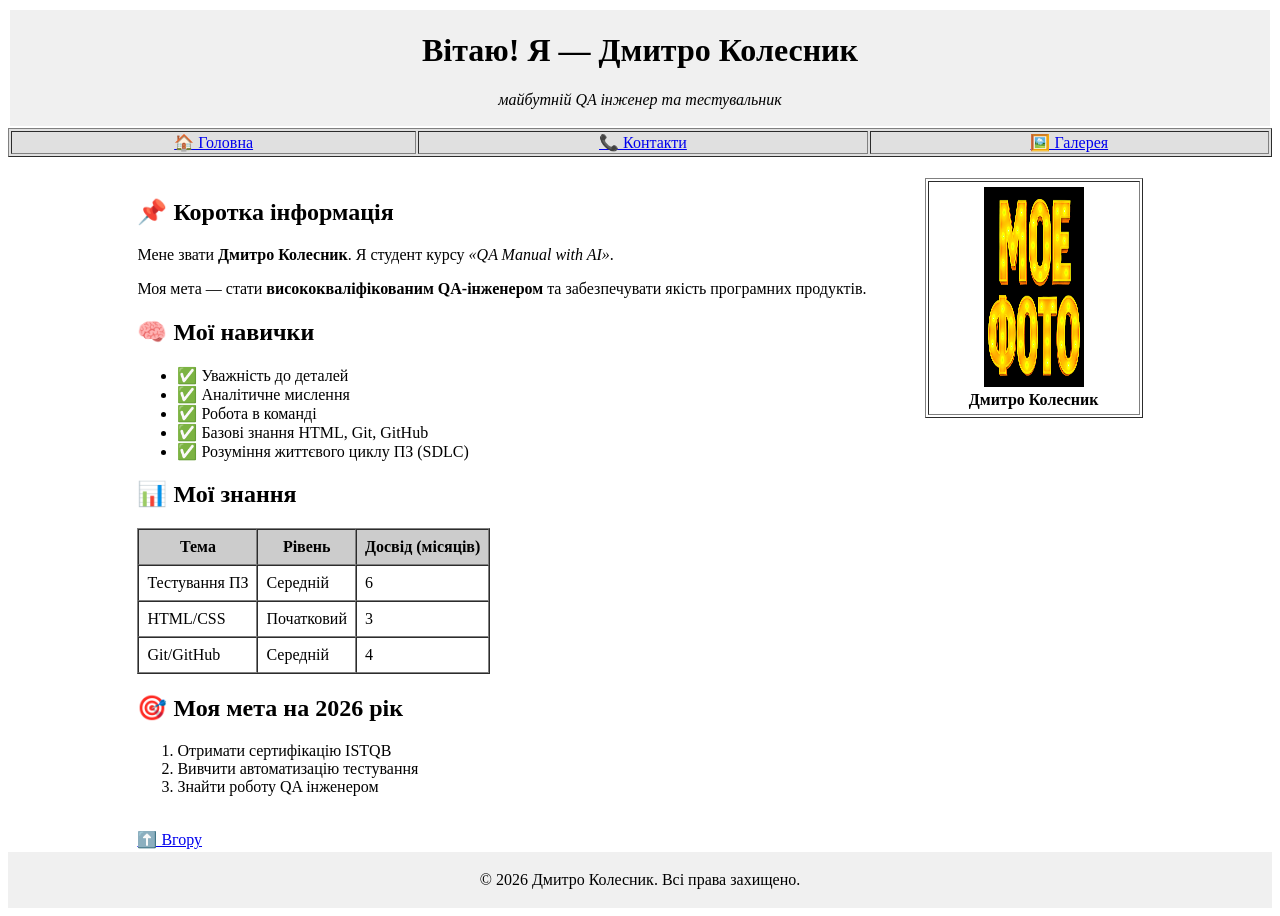
==== index.html @ ab18762d "Додано HTML сторінки та фото" ====
<!DOCTYPE html>
<html lang="uk">
<head>
    <meta charset="UTF-8">
    <title>Про мене - Дмитро Колесник</title>
</head>
<body>

    <!-- Шапка сторінки -->
    <table width="100%" border="0">
        <tr>
            <td align="center" bgcolor="#f0f0f0">
                <h1 id="top">Вітаю! Я — Дмитро Колесник</h1>
                <p><em>майбутній QA інженер та тестувальник</em></p>
            </td>
        </tr>
    </table>

    <!-- Навігація -->
    <table width="100%" border="1" bgcolor="#e0e0e0">
        <tr>
            <td align="center"><a href="index.html">🏠 Головна</a></td>
            <td align="center"><a href="pages/contact.html">📞 Контакти</a></td>
            <td align="center"><a href="pages/gallery.html">🖼️ Галерея</a></td>
        </tr>
    </table>

    <br>

    <!-- Основний вміст -->
    <table width="80%" align="center" border="0">
        <tr>
            <td>
                <!-- Моє фото -->
                <table align="right" border="1" cellpadding="5">
                    <tr>
                        <td align="center">
                            <img src="photo/my-photo.jpg" alt="Моє фото" width="200" height="200">
                            <br><strong>Дмитро Колесник</strong>
                        </td>
                    </tr>
                </table>

                <h2 class="section-title">📌 Коротка інформація</h2>
                <p>Мене звати <strong>Дмитро Колесник</strong>. Я студент курсу <em>«QA Manual with AI»</em>.</p>
                <p>Моя мета — стати <strong>висококваліфікованим QA-інженером</strong> та забезпечувати якість програмних продуктів.</p>

                <h2 class="section-title">🧠 Мої навички</h2>
                <ul id="skills-list">
                    <li>✅ Уважність до деталей</li>
                    <li>✅ Аналітичне мислення</li>
                    <li>✅ Робота в команді</li>
                    <li>✅ Базові знання HTML, Git, GitHub</li>
                    <li>✅ Розуміння життєвого циклу ПЗ (SDLC)</li>
                </ul>

                <h2 class="section-title">📊 Мої знання</h2>
                <table border="1" cellpadding="8" cellspacing="0">
                    <tr bgcolor="#cccccc">
                        <th>Тема</th>
                        <th>Рівень</th>
                        <th>Досвід (місяців)</th>
                    </tr>
                    <tr>
                        <td>Тестування ПЗ</td>
                        <td>Середній</td>
                        <td>6</td>
                    </tr>
                    <tr>
                        <td>HTML/CSS</td>
                        <td>Початковий</td>
                        <td>3</td>
                    </tr>
                    <tr>
                        <td>Git/GitHub</td>
                        <td>Середній</td>
                        <td>4</td>
                    </tr>
                </table>

                <h2 class="section-title">🎯 Моя мета на 2026 рік</h2>
                <ol id="goals-list">
                    <li>Отримати сертифікацію ISTQB</li>
                    <li>Вивчити автоматизацію тестування</li>
                    <li>Знайти роботу QA інженером</li>
                </ol>

                <br>
                <a href="#top">⬆️ Вгору</a>
            </td>
        </tr>
    </table>

    <!-- Підвал -->
    <table width="100%" border="0" bgcolor="#f0f0f0">
        <tr>
            <td align="center">
                <p>&copy; 2026 Дмитро Колесник. Всі права захищено.</p>
            </td>
        </tr>
    </table>

</body>
</html>
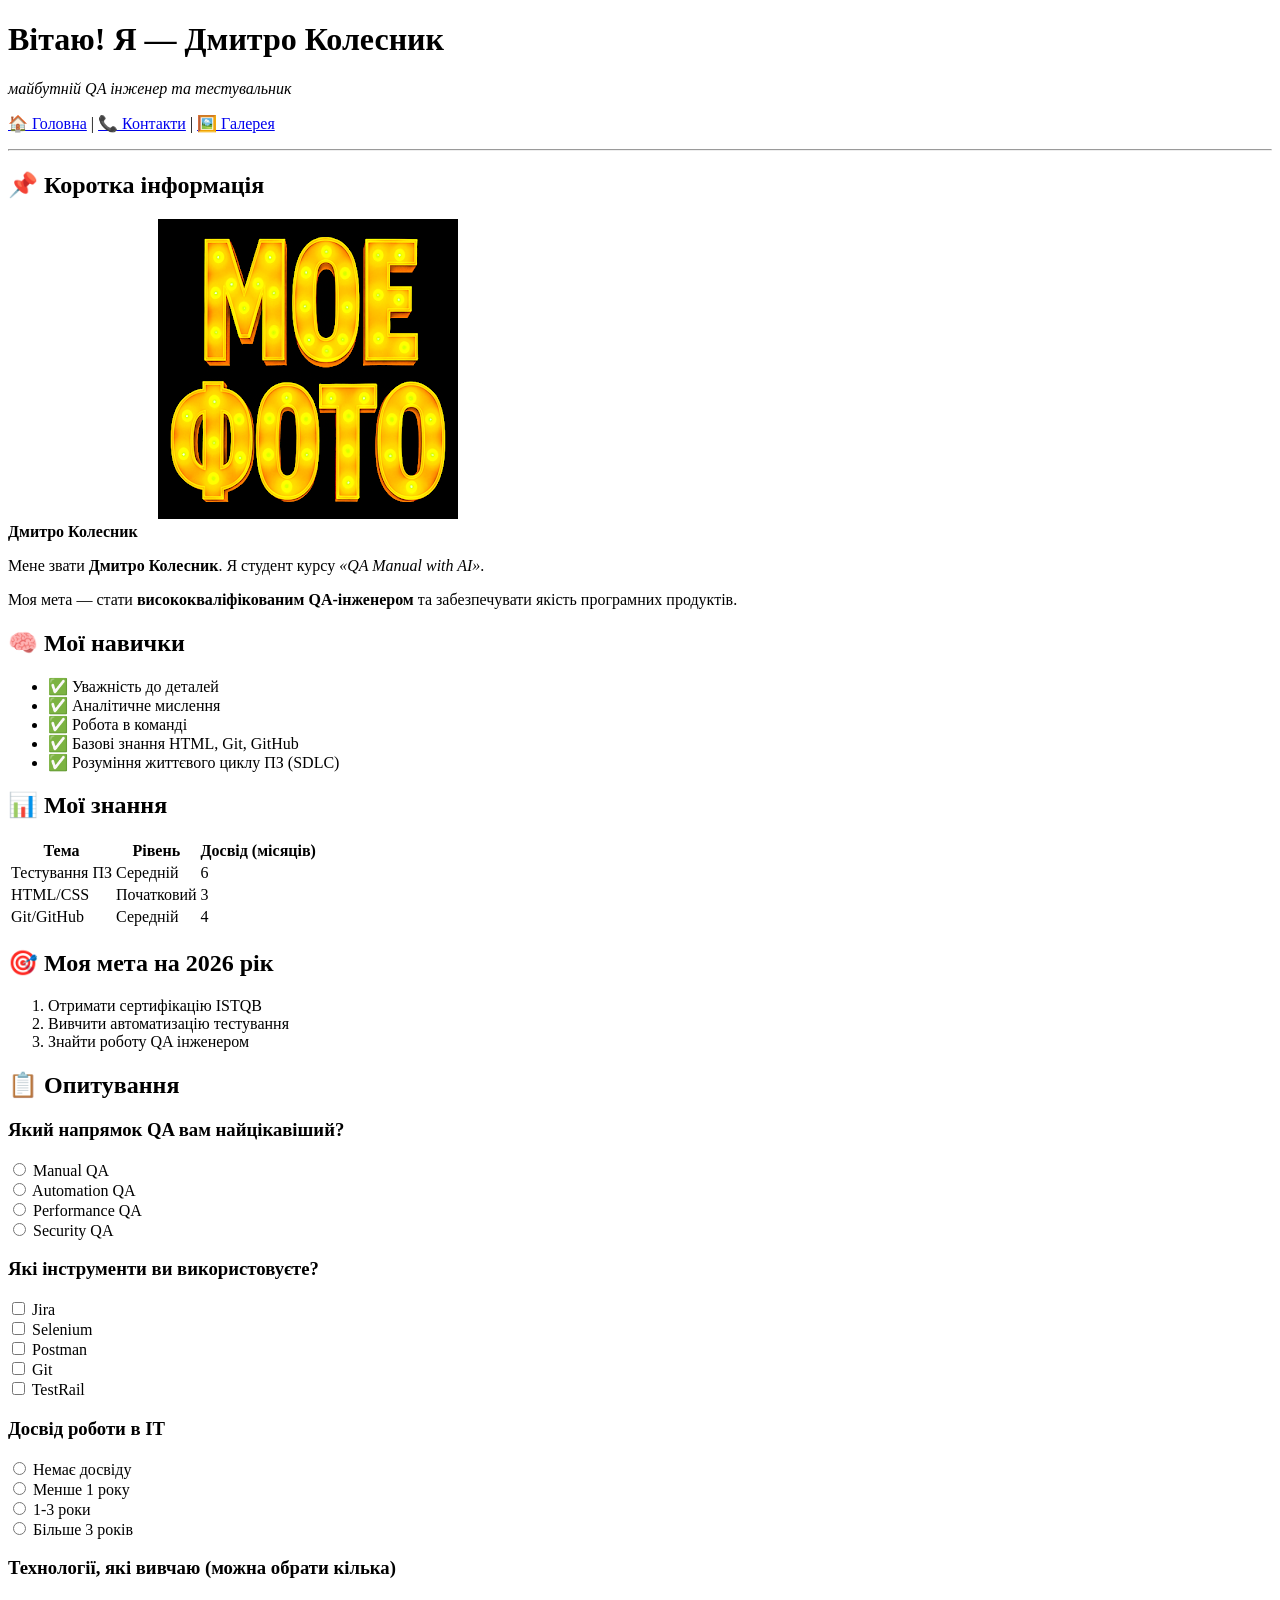
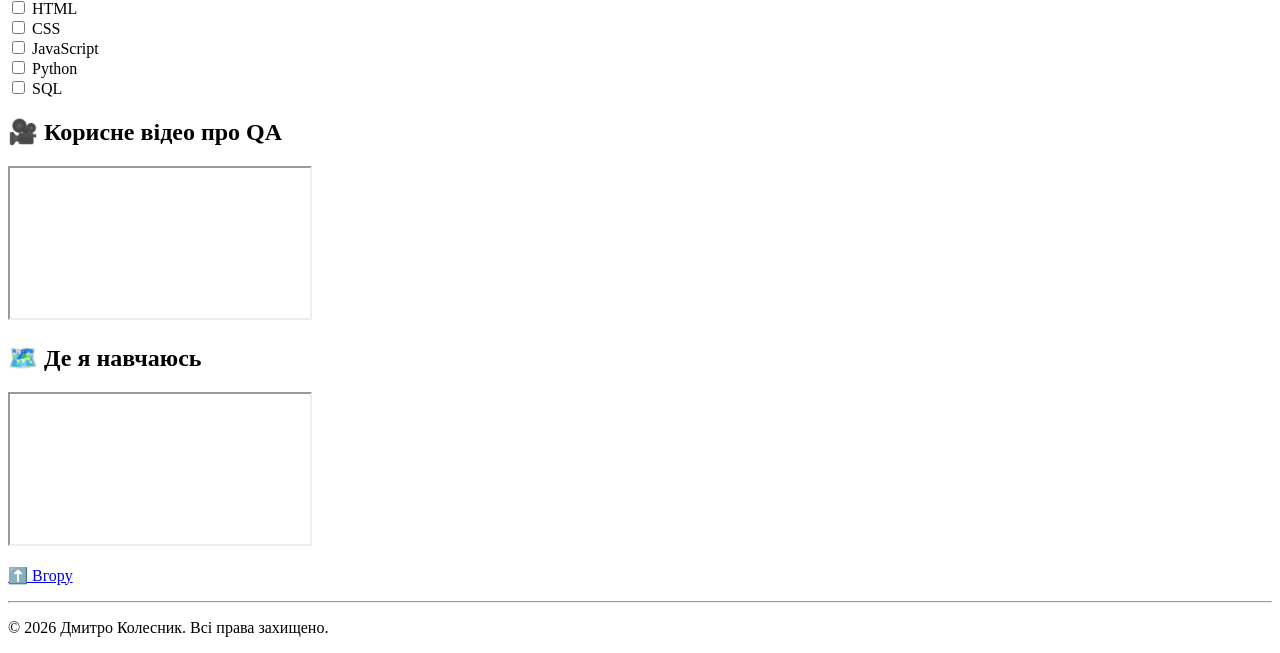
==== commit 8c2d0dee: "Оновлено HTML файли: додано радіокнопки, чекбокси, iframe, карту Дніпра" ====
--- a/index.html
+++ b/index.html
@@ -1,104 +1,117 @@
-<!DOCTYPE html>
-<html lang="uk">
-<head>
-    <meta charset="UTF-8">
-    <title>Про мене - Дмитро Колесник</title>
-</head>
-<body>
-
-    <!-- Шапка сторінки -->
-    <table width="100%" border="0">
-        <tr>
-            <td align="center" bgcolor="#f0f0f0">
-                <h1 id="top">Вітаю! Я — Дмитро Колесник</h1>
-                <p><em>майбутній QA інженер та тестувальник</em></p>
-            </td>
-        </tr>
-    </table>
-
-    <!-- Навігація -->
-    <table width="100%" border="1" bgcolor="#e0e0e0">
-        <tr>
-            <td align="center"><a href="index.html">🏠 Головна</a></td>
-            <td align="center"><a href="pages/contact.html">📞 Контакти</a></td>
-            <td align="center"><a href="pages/gallery.html">🖼️ Галерея</a></td>
-        </tr>
-    </table>
-
-    <br>
-
-    <!-- Основний вміст -->
-    <table width="80%" align="center" border="0">
-        <tr>
-            <td>
-                <!-- Моє фото -->
-                <table align="right" border="1" cellpadding="5">
-                    <tr>
-                        <td align="center">
-                            <img src="photo/my-photo.jpg" alt="Моє фото" width="200" height="200">
-                            <br><strong>Дмитро Колесник</strong>
-                        </td>
-                    </tr>
-                </table>
-
-                <h2 class="section-title">📌 Коротка інформація</h2>
-                <p>Мене звати <strong>Дмитро Колесник</strong>. Я студент курсу <em>«QA Manual with AI»</em>.</p>
-                <p>Моя мета — стати <strong>висококваліфікованим QA-інженером</strong> та забезпечувати якість програмних продуктів.</p>
-
-                <h2 class="section-title">🧠 Мої навички</h2>
-                <ul id="skills-list">
-                    <li>✅ Уважність до деталей</li>
-                    <li>✅ Аналітичне мислення</li>
-                    <li>✅ Робота в команді</li>
-                    <li>✅ Базові знання HTML, Git, GitHub</li>
-                    <li>✅ Розуміння життєвого циклу ПЗ (SDLC)</li>
-                </ul>
-
-                <h2 class="section-title">📊 Мої знання</h2>
-                <table border="1" cellpadding="8" cellspacing="0">
-                    <tr bgcolor="#cccccc">
-                        <th>Тема</th>
-                        <th>Рівень</th>
-                        <th>Досвід (місяців)</th>
-                    </tr>
-                    <tr>
-                        <td>Тестування ПЗ</td>
-                        <td>Середній</td>
-                        <td>6</td>
-                    </tr>
-                    <tr>
-                        <td>HTML/CSS</td>
-                        <td>Початковий</td>
-                        <td>3</td>
-                    </tr>
-                    <tr>
-                        <td>Git/GitHub</td>
-                        <td>Середній</td>
-                        <td>4</td>
-                    </tr>
-                </table>
-
-                <h2 class="section-title">🎯 Моя мета на 2026 рік</h2>
-                <ol id="goals-list">
-                    <li>Отримати сертифікацію ISTQB</li>
-                    <li>Вивчити автоматизацію тестування</li>
-                    <li>Знайти роботу QA інженером</li>
-                </ol>
-
-                <br>
-                <a href="#top">⬆️ Вгору</a>
-            </td>
-        </tr>
-    </table>
-
-    <!-- Підвал -->
-    <table width="100%" border="0" bgcolor="#f0f0f0">
-        <tr>
-            <td align="center">
-                <p>&copy; 2026 Дмитро Колесник. Всі права захищено.</p>
-            </td>
-        </tr>
-    </table>
-
-</body>
-</html>
+<!DOCTYPE html>+<html lang="uk">+<head>+    <meta charset="UTF-8">+    <title>Про мене - Дмитро Колесник</title>+</head>+<body>++    <h1>Вітаю! Я — Дмитро Колесник</h1>+    <p><em>майбутній QA інженер та тестувальник</em></p>++    <p>+        <a href="index.html">🏠 Головна</a> |+        <a href="pages/contact.html">📞 Контакти</a> |+        <a href="pages/gallery.html">🖼️ Галерея</a>+    </p>++    <hr>++    <h2>📌 Коротка інформація</h2>+    <p>+        <img src="photo/my-photo.jpg" alt="Моє фото">+        <br><strong>Дмитро Колесник</strong>+    </p>+    <p>Мене звати <strong>Дмитро Колесник</strong>. Я студент курсу <em>«QA Manual with AI»</em>.</p>+    <p>Моя мета — стати <strong>висококваліфікованим QA-інженером</strong> та забезпечувати якість програмних продуктів.</p>++    <h2>🧠 Мої навички</h2>+    <ul>+        <li>✅ Уважність до деталей</li>+        <li>✅ Аналітичне мислення</li>+        <li>✅ Робота в команді</li>+        <li>✅ Базові знання HTML, Git, GitHub</li>+        <li>✅ Розуміння життєвого циклу ПЗ (SDLC)</li>+    </ul>++    <h2>📊 Мої знання</h2>+    <table>+        <tr>+            <th>Тема</th>+            <th>Рівень</th>+            <th>Досвід (місяців)</th>+        </tr>+        <tr>+            <td>Тестування ПЗ</td>+            <td>Середній</td>+            <td>6</td>+        </tr>+        <tr>+            <td>HTML/CSS</td>+            <td>Початковий</td>+            <td>3</td>+        </tr>+        <tr>+            <td>Git/GitHub</td>+            <td>Середній</td>+            <td>4</td>+        </tr>+    </table>++    <h2>🎯 Моя мета на 2026 рік</h2>+    <ol>+        <li>Отримати сертифікацію ISTQB</li>+        <li>Вивчити автоматизацію тестування</li>+        <li>Знайти роботу QA інженером</li>+    </ol>++    <h2>📋 Опитування</h2>++    <h3>Який напрямок QA вам найцікавіший?</h3>+    <p>+        <input type="radio" name="qa_direction" value="manual"> Manual QA<br>+        <input type="radio" name="qa_direction" value="automation"> Automation QA<br>+        <input type="radio" name="qa_direction" value="performance"> Performance QA<br>+        <input type="radio" name="qa_direction" value="security"> Security QA+    </p>++    <h3>Які інструменти ви використовуєте?</h3>+    <p>+        <input type="checkbox" name="tools" value="jira"> Jira<br>+        <input type="checkbox" name="tools" value="selenium"> Selenium<br>+        <input type="checkbox" name="tools" value="postman"> Postman<br>+        <input type="checkbox" name="tools" value="git"> Git<br>+        <input type="checkbox" name="tools" value="testrail"> TestRail+    </p>++    <h3>Досвід роботи в IT</h3>+    <p>+        <input type="radio" name="experience" value="0"> Немає досвіду<br>+        <input type="radio" name="experience" value="1"> Менше 1 року<br>+        <input type="radio" name="experience" value="1-3"> 1-3 роки<br>+        <input type="radio" name="experience" value="3+"> Більше 3 років+    </p>++    <h3>Технології, які вивчаю (можна обрати кілька)</h3>+    <p>+        <input type="checkbox" name="studying" value="html"> HTML<br>+        <input type="checkbox" name="studying" value="css"> CSS<br>+        <input type="checkbox" name="studying" value="javascript"> JavaScript<br>+        <input type="checkbox" name="studying" value="python"> Python<br>+        <input type="checkbox" name="studying" value="sql"> SQL+    </p>++    <h2>🎥 Корисне відео про QA</h2>+    <iframe src="https://www.youtube.com/embed/dQw4w9WgXcQ" title="YouTube video"></iframe>++    <h2>🗺️ Де я навчаюсь</h2>+    <iframe src="https://www.google.com/maps/embed?pb=!1m18!1m12!1m3!1d21170.80326709746!2d34.97348633906228!3d48.462208991289556!2m3!1f0!2f0!3f0!3m2!1i1024!2i768!4f13.1!3m3!1m2!1s0x40dbe303fd048d1d%3A0x7e1c0cc82ccd77f1!2z0JTQvdGW0L_RgNC-0L8sINCU0L3RltC_0YDQvtC_0LXRgtGA0L7QstGB0YzQutCwINC-0LHQu9Cw0YHRgtGMLCDQo9C60YDQsNGX0L3QsA!5e0!3m2!1suk!2sua!4v1710000000000!5m2!1suk!2sua" title="Карта Дніпра"></iframe>++    <p><a href="#">⬆️ Вгору</a></p>++    <hr>++    <p>© 2026 Дмитро Колесник. Всі права захищено.</p>++</body>+</html>
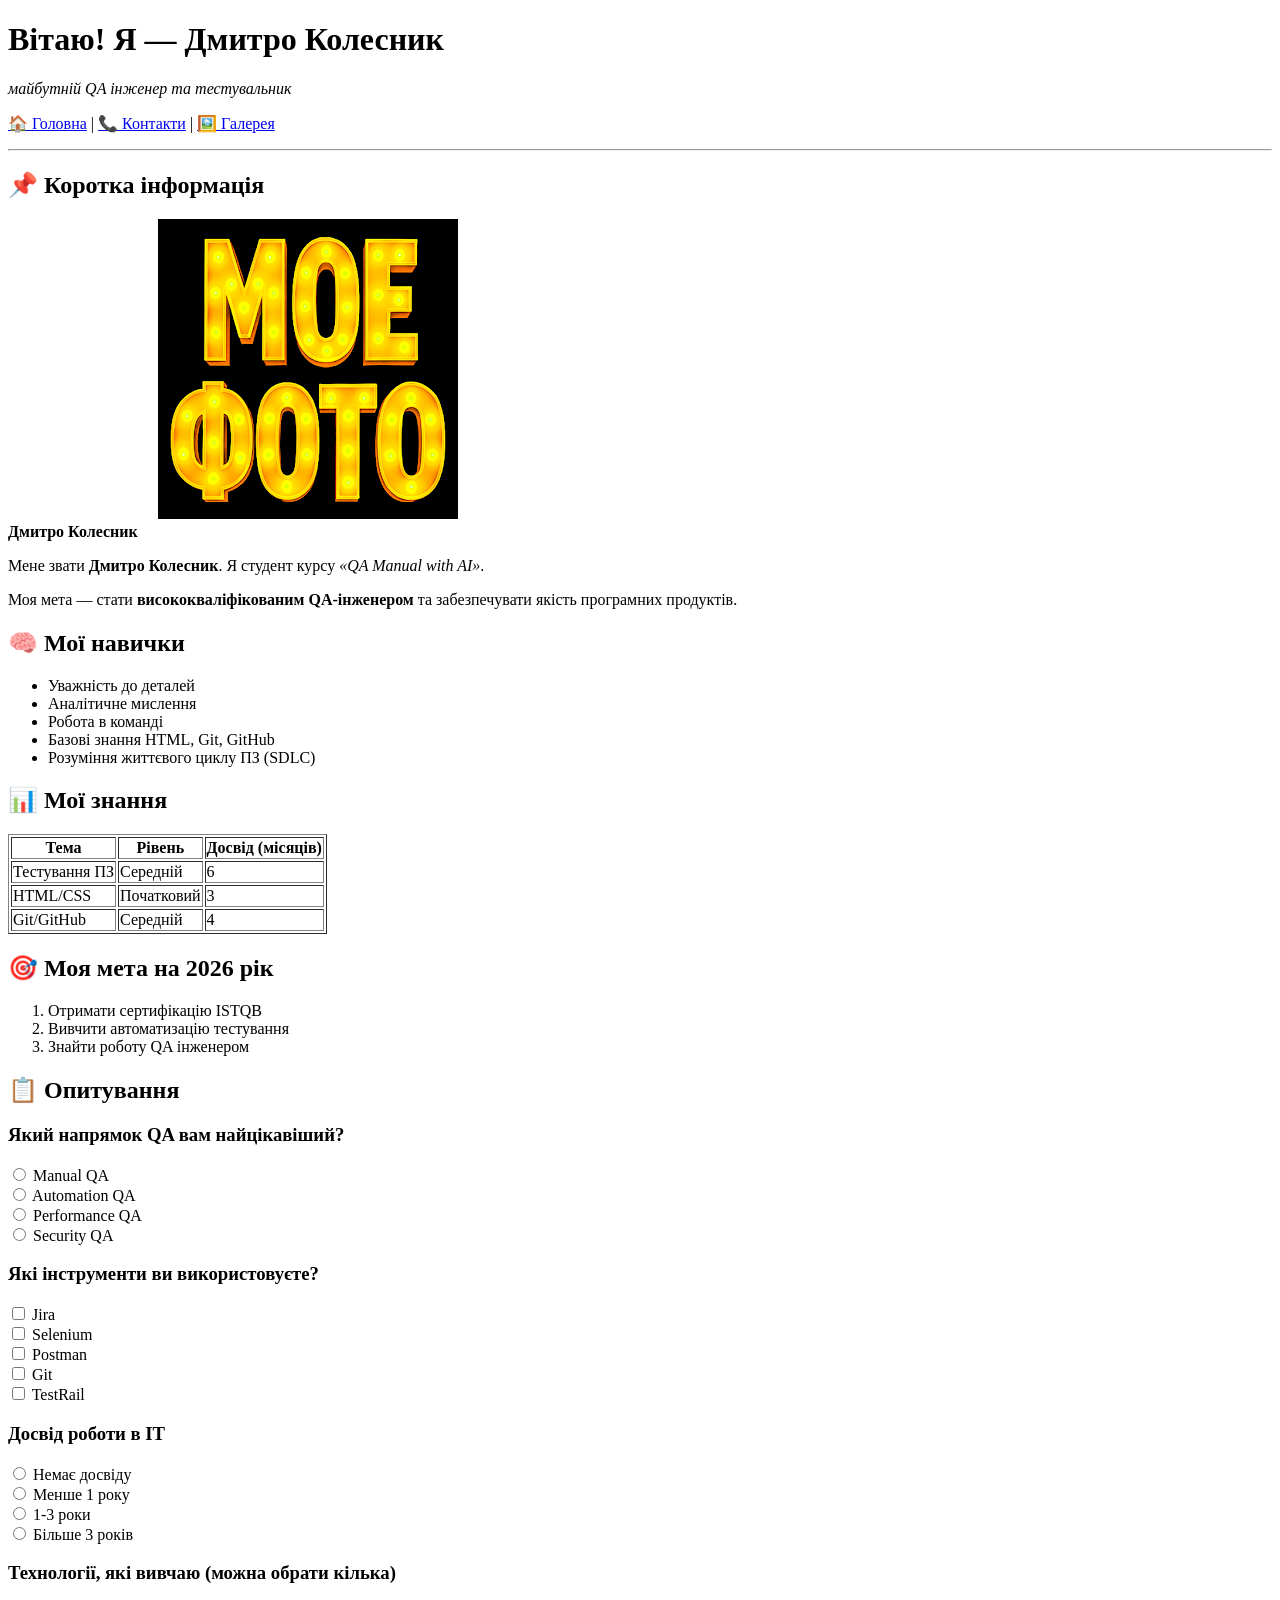
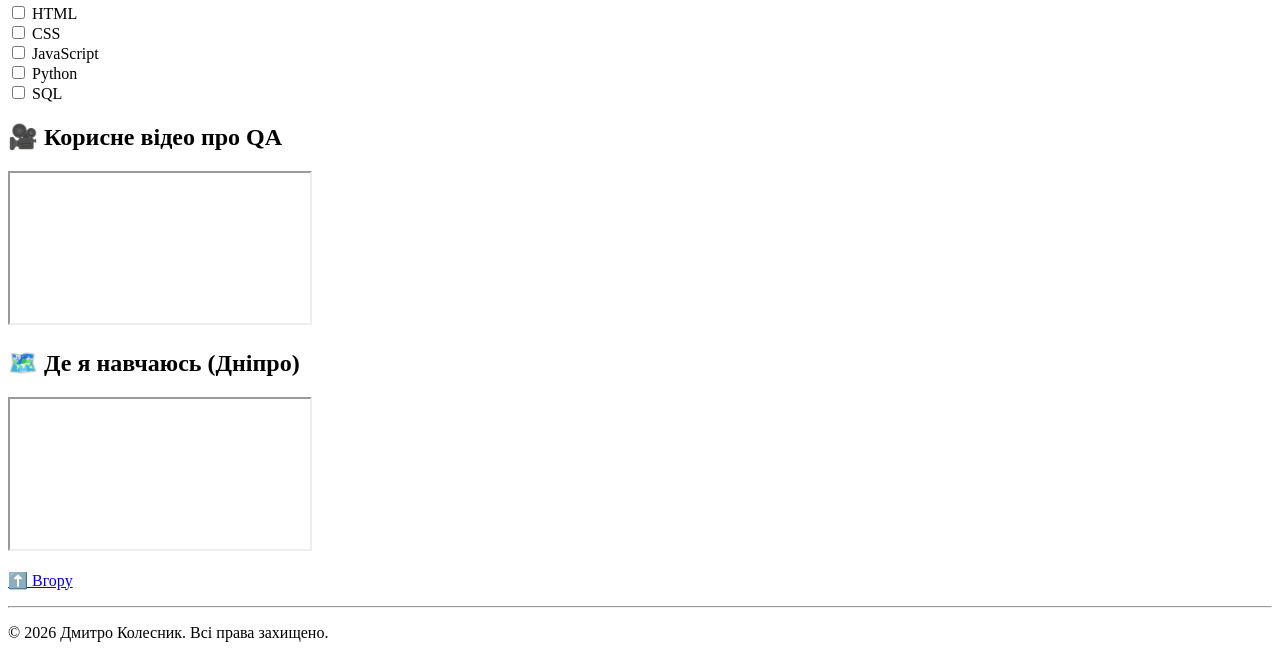
==== commit 43b9145d: "Виправлено HTML код" ====
--- a/index.html
+++ b/index.html
@@ -27,15 +27,15 @@
      <h2>🧠 Мої навички</h2>     <ul>-        <li>✅ Уважність до деталей</li>-        <li>✅ Аналітичне мислення</li>-        <li>✅ Робота в команді</li>-        <li>✅ Базові знання HTML, Git, GitHub</li>-        <li>✅ Розуміння життєвого циклу ПЗ (SDLC)</li>+        <li>Уважність до деталей</li>+        <li>Аналітичне мислення</li>+        <li>Робота в команді</li>+        <li>Базові знання HTML, Git, GitHub</li>+        <li>Розуміння життєвого циклу ПЗ (SDLC)</li>     </ul>      <h2>📊 Мої знання</h2>-    <table>+    <table border="1">         <tr>             <th>Тема</th>             <th>Рівень</th>@@ -104,8 +104,8 @@
     <h2>🎥 Корисне відео про QA</h2>     <iframe src="https://www.youtube.com/embed/dQw4w9WgXcQ" title="YouTube video"></iframe> -    <h2>🗺️ Де я навчаюсь</h2>-    <iframe src="https://www.google.com/maps/embed?pb=!1m18!1m12!1m3!1d21170.80326709746!2d34.97348633906228!3d48.462208991289556!2m3!1f0!2f0!3f0!3m2!1i1024!2i768!4f13.1!3m3!1m2!1s0x40dbe303fd048d1d%3A0x7e1c0cc82ccd77f1!2z0JTQvdGW0L_RgNC-0L8sINCU0L3RltC_0YDQvtC_0LXRgtGA0L7QstGB0YzQutCwINC-0LHQu9Cw0YHRgtGMLCDQo9C60YDQsNGX0L3QsA!5e0!3m2!1suk!2sua!4v1710000000000!5m2!1suk!2sua" title="Карта Дніпра"></iframe>+    <h2>🗺️ Де я навчаюсь (Дніпро)</h2>+    <iframe src="https://www.google.com/maps/embed?pb=!1m18!1m12!1m3!1d21170.80326709746!2d34.97348633906228!3d48.462208991289556!2m3!1f0!2f0!3f0!3m2!1i1024!2i768!4f13.1!3m3!1m2!1s0x40dbe303fd048d1d%3A0x7e1c0cc82ccd77f1!2z0JTQvdGW0L_RgNC-0L8sINCU0L3RltC_0YDQvtC0LXRgtGA0L7QstGB0YzQutCwINC-0LHQu9Cw0YHRgtGMLCDQo9C60YDQsNGX0L3QsA!5e0!3m2!1suk!2sua!4v1710000000000!5m2!1suk!2sua" title="Карта Дніпра"></iframe>      <p><a href="#">⬆️ Вгору</a></p> 
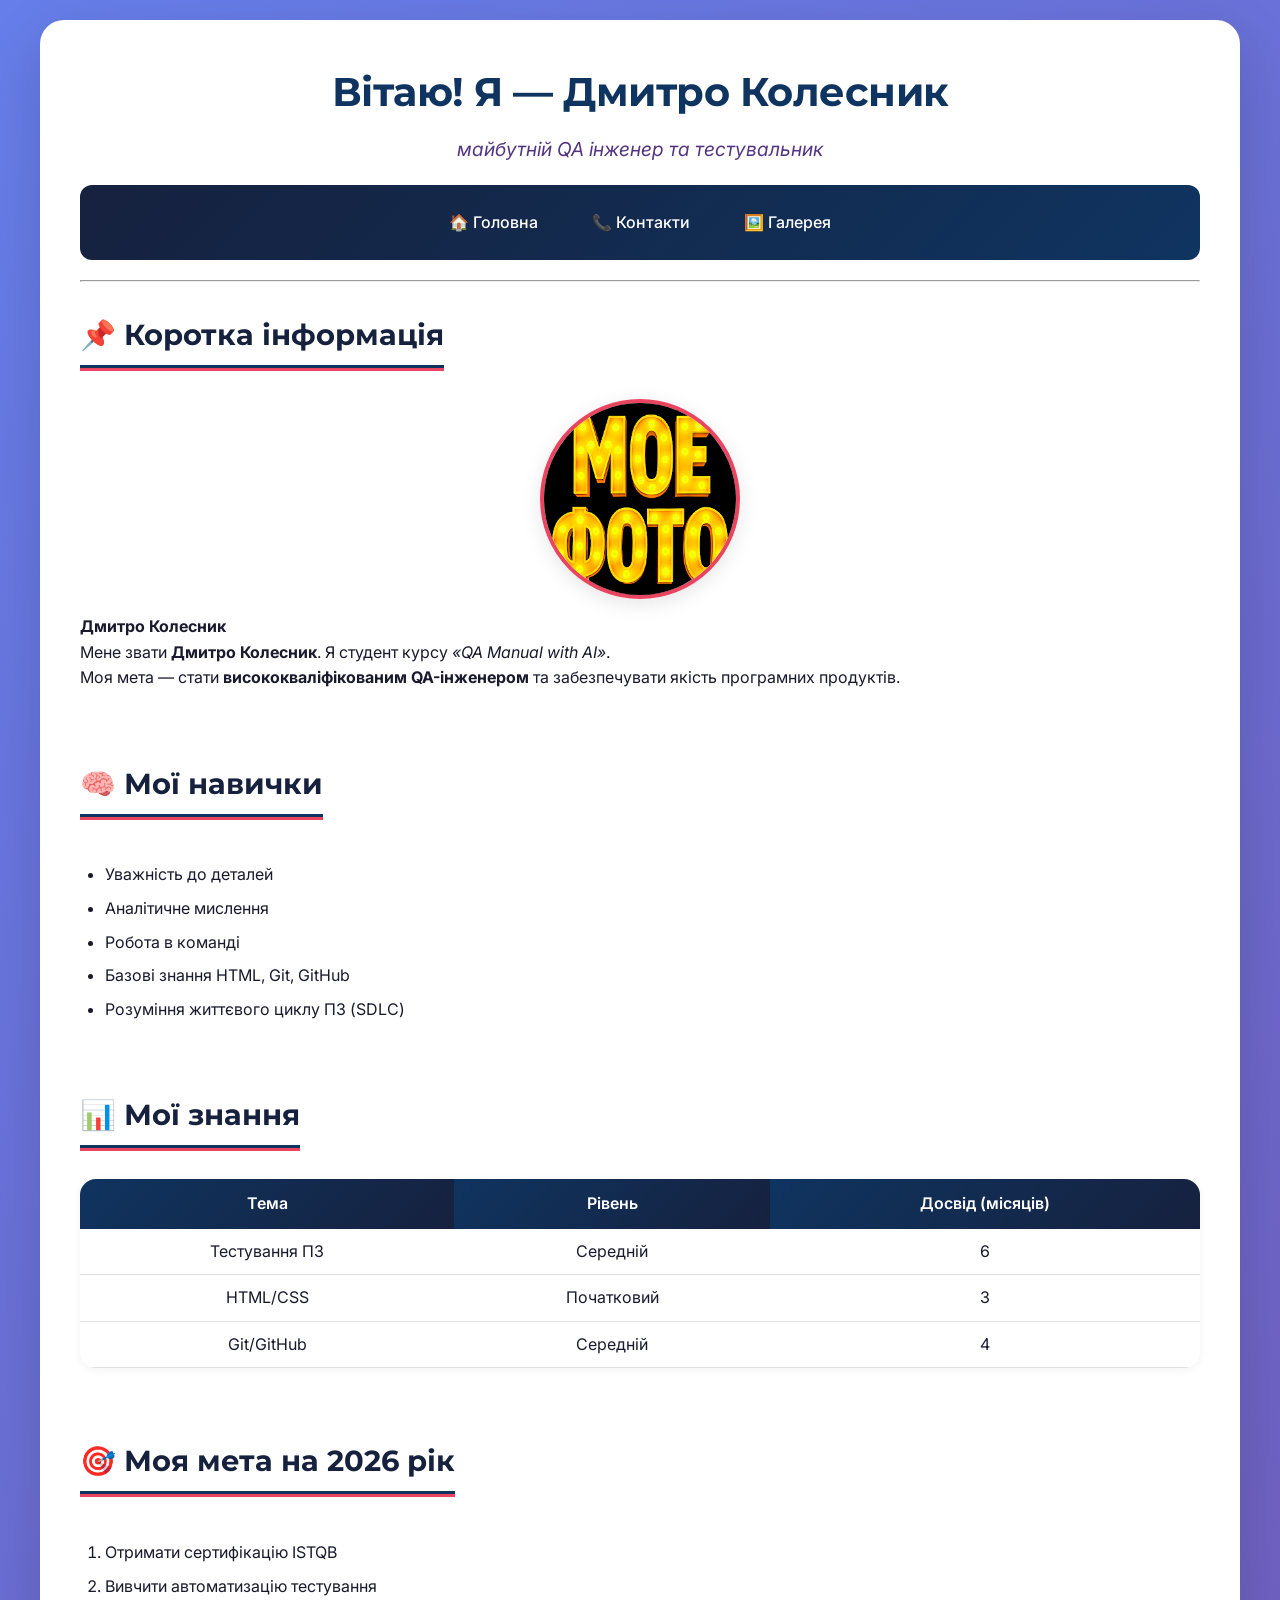
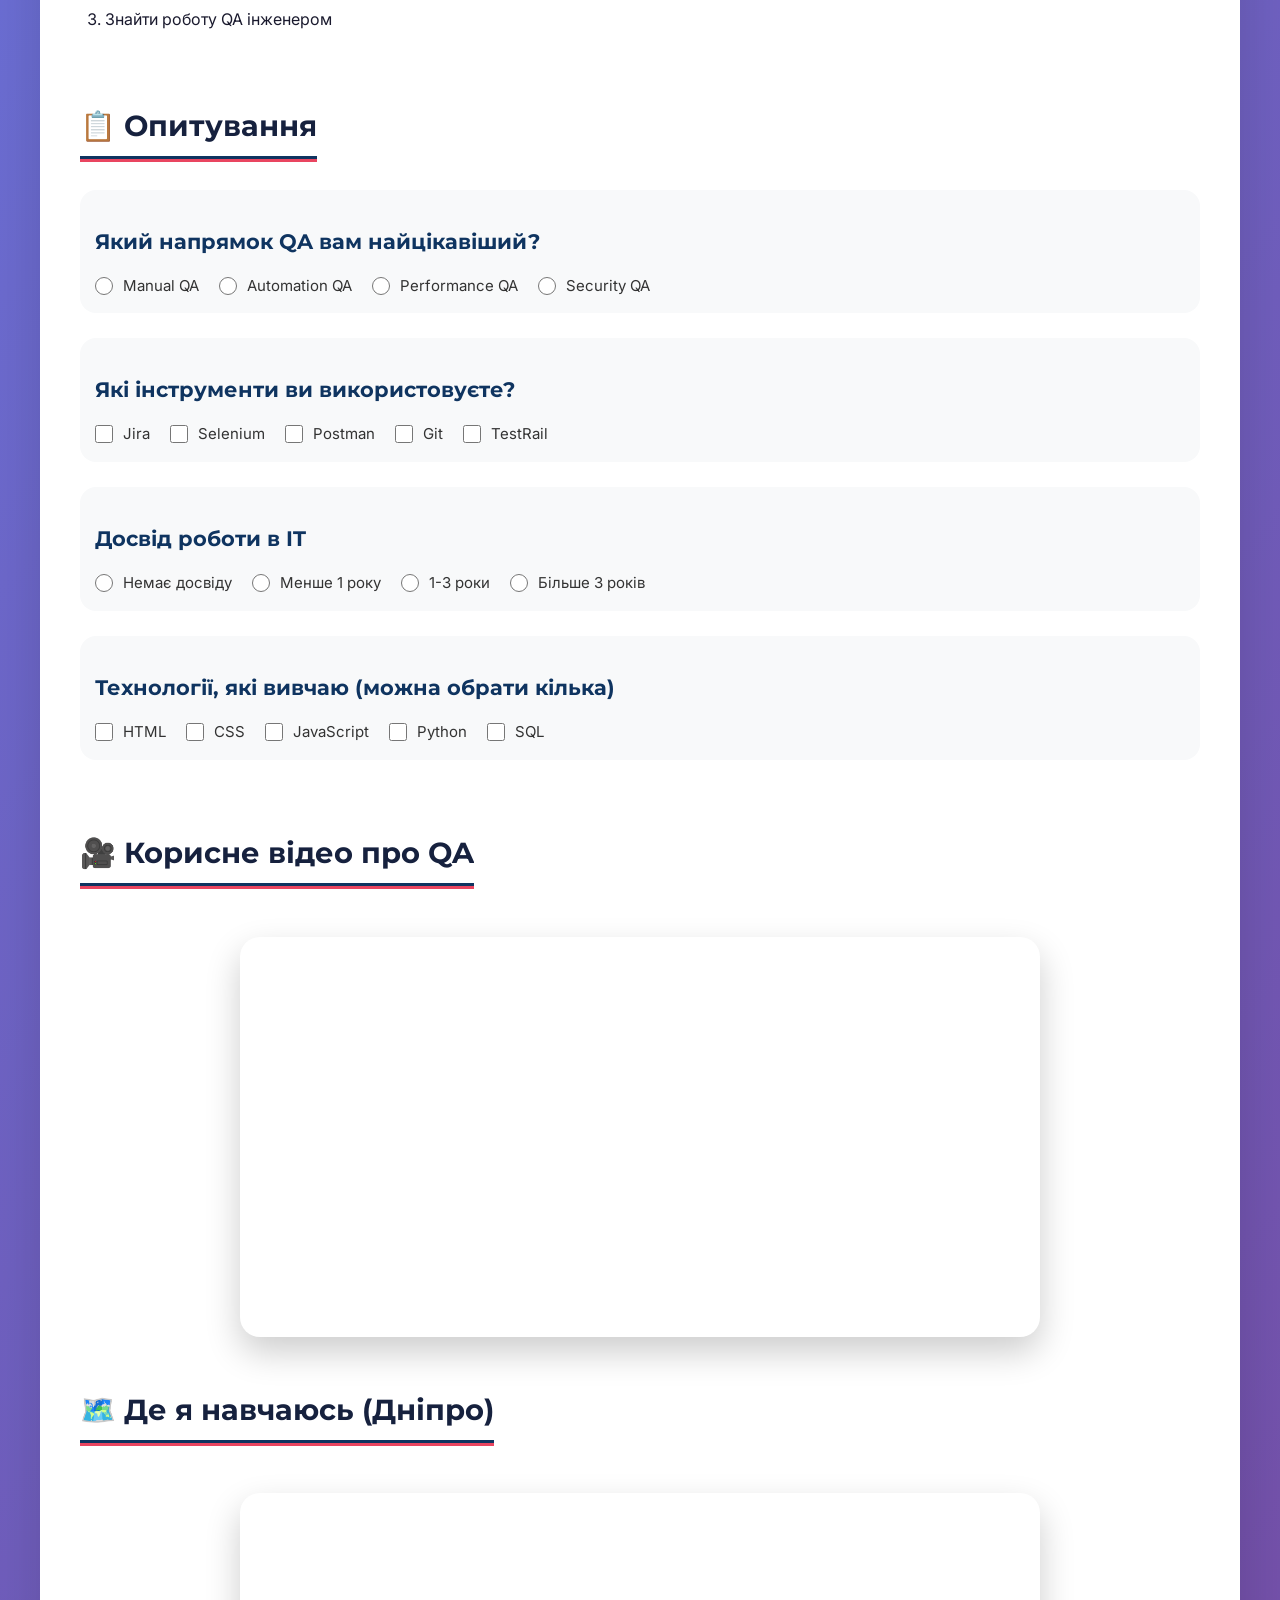
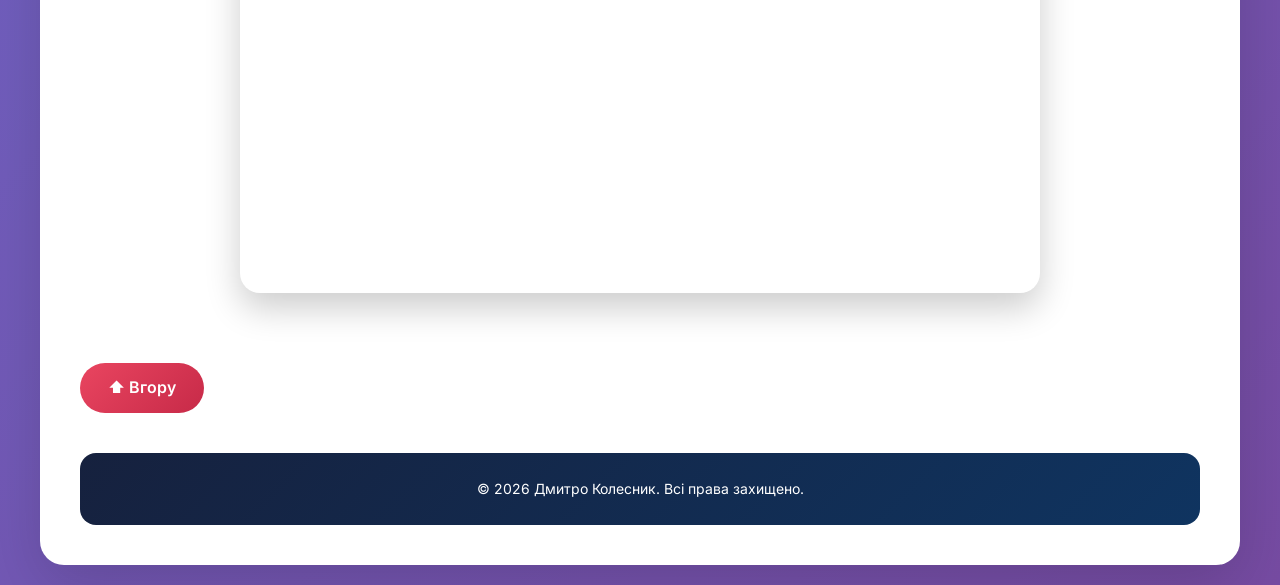
==== commit 1471bda0: "Додано CSS стилі: анімація привітання, красиві відео/карти, сучасний дизайн" ====
--- a/index.html
+++ b/index.html
@@ -1,117 +1,168 @@
-<!DOCTYPE html>-<html lang="uk">-<head>-    <meta charset="UTF-8">-    <title>Про мене - Дмитро Колесник</title>-</head>-<body>--    <h1>Вітаю! Я — Дмитро Колесник</h1>-    <p><em>майбутній QA інженер та тестувальник</em></p>--    <p>-        <a href="index.html">🏠 Головна</a> |-        <a href="pages/contact.html">📞 Контакти</a> |-        <a href="pages/gallery.html">🖼️ Галерея</a>-    </p>--    <hr>--    <h2>📌 Коротка інформація</h2>-    <p>-        <img src="photo/my-photo.jpg" alt="Моє фото">-        <br><strong>Дмитро Колесник</strong>-    </p>-    <p>Мене звати <strong>Дмитро Колесник</strong>. Я студент курсу <em>«QA Manual with AI»</em>.</p>-    <p>Моя мета — стати <strong>висококваліфікованим QA-інженером</strong> та забезпечувати якість програмних продуктів.</p>--    <h2>🧠 Мої навички</h2>-    <ul>-        <li>Уважність до деталей</li>-        <li>Аналітичне мислення</li>-        <li>Робота в команді</li>-        <li>Базові знання HTML, Git, GitHub</li>-        <li>Розуміння життєвого циклу ПЗ (SDLC)</li>-    </ul>--    <h2>📊 Мої знання</h2>-    <table border="1">-        <tr>-            <th>Тема</th>-            <th>Рівень</th>-            <th>Досвід (місяців)</th>-        </tr>-        <tr>-            <td>Тестування ПЗ</td>-            <td>Середній</td>-            <td>6</td>-        </tr>-        <tr>-            <td>HTML/CSS</td>-            <td>Початковий</td>-            <td>3</td>-        </tr>-        <tr>-            <td>Git/GitHub</td>-            <td>Середній</td>-            <td>4</td>-        </tr>-    </table>--    <h2>🎯 Моя мета на 2026 рік</h2>-    <ol>-        <li>Отримати сертифікацію ISTQB</li>-        <li>Вивчити автоматизацію тестування</li>-        <li>Знайти роботу QA інженером</li>-    </ol>--    <h2>📋 Опитування</h2>--    <h3>Який напрямок QA вам найцікавіший?</h3>-    <p>-        <input type="radio" name="qa_direction" value="manual"> Manual QA<br>-        <input type="radio" name="qa_direction" value="automation"> Automation QA<br>-        <input type="radio" name="qa_direction" value="performance"> Performance QA<br>-        <input type="radio" name="qa_direction" value="security"> Security QA-    </p>--    <h3>Які інструменти ви використовуєте?</h3>-    <p>-        <input type="checkbox" name="tools" value="jira"> Jira<br>-        <input type="checkbox" name="tools" value="selenium"> Selenium<br>-        <input type="checkbox" name="tools" value="postman"> Postman<br>-        <input type="checkbox" name="tools" value="git"> Git<br>-        <input type="checkbox" name="tools" value="testrail"> TestRail-    </p>--    <h3>Досвід роботи в IT</h3>-    <p>-        <input type="radio" name="experience" value="0"> Немає досвіду<br>-        <input type="radio" name="experience" value="1"> Менше 1 року<br>-        <input type="radio" name="experience" value="1-3"> 1-3 роки<br>-        <input type="radio" name="experience" value="3+"> Більше 3 років-    </p>--    <h3>Технології, які вивчаю (можна обрати кілька)</h3>-    <p>-        <input type="checkbox" name="studying" value="html"> HTML<br>-        <input type="checkbox" name="studying" value="css"> CSS<br>-        <input type="checkbox" name="studying" value="javascript"> JavaScript<br>-        <input type="checkbox" name="studying" value="python"> Python<br>-        <input type="checkbox" name="studying" value="sql"> SQL-    </p>--    <h2>🎥 Корисне відео про QA</h2>-    <iframe src="https://www.youtube.com/embed/dQw4w9WgXcQ" title="YouTube video"></iframe>--    <h2>🗺️ Де я навчаюсь (Дніпро)</h2>-    <iframe src="https://www.google.com/maps/embed?pb=!1m18!1m12!1m3!1d21170.80326709746!2d34.97348633906228!3d48.462208991289556!2m3!1f0!2f0!3f0!3m2!1i1024!2i768!4f13.1!3m3!1m2!1s0x40dbe303fd048d1d%3A0x7e1c0cc82ccd77f1!2z0JTQvdGW0L_RgNC-0L8sINCU0L3RltC_0YDQvtC0LXRgtGA0L7QstGB0YzQutCwINC-0LHQu9Cw0YHRgtGMLCDQo9C60YDQsNGX0L3QsA!5e0!3m2!1suk!2sua!4v1710000000000!5m2!1suk!2sua" title="Карта Дніпра"></iframe>--    <p><a href="#">⬆️ Вгору</a></p>--    <hr>--    <p>© 2026 Дмитро Колесник. Всі права захищено.</p>--</body>+<!DOCTYPE html>
+<html lang="uk">
+<head>
+    <meta charset="UTF-8">
+    <title>Про мене - Дмитро Колесник</title>
+    <link rel="stylesheet" href="styles.css">
+</head>
+<body>
+
+<!-- АНІМАЦІЯ ПРИВІТАННЯ ПЕРЕД ЗАВАНТАЖЕННЯМ -->
+<div class="preloader" id="preloader">
+    <div class="welcome-card">
+        <div class="emoji">🚀</div>
+        <h2>Дмитро Колесник</h2>
+        <p>вітає тебе!</p>
+        <div class="emoji">🎉✨💻</div>
+    </div>
+</div>
+
+<div class="container" id="top-container">
+    <h1>Вітаю! Я — Дмитро Колесник</h1>
+    <p class="subtitle"><em>майбутній QA інженер та тестувальник</em></p>
+
+    <div class="nav-menu" id="main-nav">
+        <a href="index.html" class="nav-link">🏠 Головна</a>
+        <a href="pages/contact.html" class="nav-link">📞 Контакти</a>
+        <a href="pages/gallery.html" class="nav-link">🖼️ Галерея</a>
+    </div>
+
+    <hr>
+
+    <div class="section" id="info-section">
+        <h2>📌 Коротка інформація</h2>
+        <div class="profile-wrapper">
+            <img src="photo/my-photo.jpg" alt="Моє фото" class="profile-img" id="main-photo">
+            <p class="profile-name"><strong>Дмитро Колесник</strong></p>
+        </div>
+        <p id="bio-text">Мене звати <strong>Дмитро Колесник</strong>. Я студент курсу <em>«QA Manual with AI»</em>.</p>
+        <p id="goal-text">Моя мета — стати <strong>висококваліфікованим QA-інженером</strong> та забезпечувати якість програмних продуктів.</p>
+    </div>
+
+    <div class="section" id="skills-section">
+        <h2>🧠 Мої навички</h2>
+        <ul id="skills-list" class="skills-list">
+            <li class="skill-item">Уважність до деталей</li>
+            <li class="skill-item">Аналітичне мислення</li>
+            <li class="skill-item">Робота в команді</li>
+            <li class="skill-item">Базові знання HTML, Git, GitHub</li>
+            <li class="skill-item">Розуміння життєвого циклу ПЗ (SDLC)</li>
+        </ul>
+    </div>
+
+    <div class="section" id="knowledge-section">
+        <h2>📊 Мої знання</h2>
+        <table class="skills-table" id="knowledge-table">
+            <thead>
+                <tr>
+                    <th>Тема</th>
+                    <th>Рівень</th>
+                    <th>Досвід (місяців)</th>
+                </tr>
+            </thead>
+            <tbody>
+                <tr class="table-row">
+                    <td>Тестування ПЗ</td>
+                    <td>Середній</td>
+                    <td>6</td>
+                </tr>
+                <tr class="table-row">
+                    <td>HTML/CSS</td>
+                    <td>Початковий</td>
+                    <td>3</td>
+                </tr>
+                <tr class="table-row">
+                    <td>Git/GitHub</td>
+                    <td>Середній</td>
+                    <td>4</td>
+                </tr>
+            </tbody>
+        </table>
+    </div>
+
+    <div class="section" id="goals-section">
+        <h2>🎯 Моя мета на 2026 рік</h2>
+        <ol id="goals-list" class="goals-list">
+            <li class="goal-item">Отримати сертифікацію ISTQB</li>
+            <li class="goal-item">Вивчити автоматизацію тестування</li>
+            <li class="goal-item">Знайти роботу QA інженером</li>
+        </ol>
+    </div>
+
+    <div class="section" id="survey-section">
+        <h2>📋 Опитування</h2>
+
+        <div class="form-group" id="qa-direction-group">
+            <h3>Який напрямок QA вам найцікавіший?</h3>
+            <div class="radio-group">
+                <input type="radio" name="qa_direction" value="manual" id="dir-manual"> <label for="dir-manual">Manual QA</label><br>
+                <input type="radio" name="qa_direction" value="automation" id="dir-auto"> <label for="dir-auto">Automation QA</label><br>
+                <input type="radio" name="qa_direction" value="performance" id="dir-perf"> <label for="dir-perf">Performance QA</label><br>
+                <input type="radio" name="qa_direction" value="security" id="dir-sec"> <label for="dir-sec">Security QA</label>
+            </div>
+        </div>
+
+        <div class="form-group" id="tools-group">
+            <h3>Які інструменти ви використовуєте?</h3>
+            <div class="checkbox-group">
+                <input type="checkbox" name="tools" value="jira" id="tool-jira"> <label for="tool-jira">Jira</label><br>
+                <input type="checkbox" name="tools" value="selenium" id="tool-selenium"> <label for="tool-selenium">Selenium</label><br>
+                <input type="checkbox" name="tools" value="postman" id="tool-postman"> <label for="tool-postman">Postman</label><br>
+                <input type="checkbox" name="tools" value="git" id="tool-git"> <label for="tool-git">Git</label><br>
+                <input type="checkbox" name="tools" value="testrail" id="tool-testrail"> <label for="tool-testrail">TestRail</label>
+            </div>
+        </div>
+
+        <div class="form-group" id="experience-group">
+            <h3>Досвід роботи в IT</h3>
+            <div class="radio-group">
+                <input type="radio" name="experience" value="0" id="exp-0"> <label for="exp-0">Немає досвіду</label><br>
+                <input type="radio" name="experience" value="1" id="exp-1"> <label for="exp-1">Менше 1 року</label><br>
+                <input type="radio" name="experience" value="1-3" id="exp-1-3"> <label for="exp-1-3">1-3 роки</label><br>
+                <input type="radio" name="experience" value="3+" id="exp-3"> <label for="exp-3">Більше 3 років</label>
+            </div>
+        </div>
+
+        <div class="form-group" id="studying-group">
+            <h3>Технології, які вивчаю (можна обрати кілька)</h3>
+            <div class="checkbox-group">
+                <input type="checkbox" name="studying" value="html" id="study-html"> <label for="study-html">HTML</label><br>
+                <input type="checkbox" name="studying" value="css" id="study-css"> <label for="study-css">CSS</label><br>
+                <input type="checkbox" name="studying" value="javascript" id="study-js"> <label for="study-js">JavaScript</label><br>
+                <input type="checkbox" name="studying" value="python" id="study-python"> <label for="study-python">Python</label><br>
+                <input type="checkbox" name="studying" value="sql" id="study-sql"> <label for="study-sql">SQL</label>
+            </div>
+        </div>
+    </div>
+
+    <div class="section" id="media-section">
+        <h2>🎥 Корисне відео про QA</h2>
+        <div class="video-wrapper">
+            <iframe src="https://www.youtube.com/embed/dQw4w9WgXcQ" title="YouTube video" allow="accelerometer; autoplay; clipboard-write; encrypted-media; gyroscope; picture-in-picture" allowfullscreen></iframe>
+        </div>
+
+        <h2>🗺️ Де я навчаюсь (Дніпро)</h2>
+        <div class="map-wrapper">
+            <iframe src="https://www.google.com/maps/embed?pb=!1m18!1m12!1m3!1d21170.80326709746!2d34.97348633906228!3d48.462208991289556!2m3!1f0!2f0!3f0!3m2!1i1024!2i768!4f13.1!3m3!1m2!1s0x40dbe303fd048d1d%3A0x7e1c0cc82ccd77f1!2z0JTQvdGW0L_RgNC-0L8sINCU0L3RltC_0YDQvtC_0LXRgtGA0L7QstGB0YzQutCwINC-0LHQu9Cw0YHRgtGMLCDQo9C60YDQsNGX0L3QsA!5e0!3m2!1suk!2sua!4v1710000000000!5m2!1suk!2sua" title="Карта Дніпра" allowfullscreen="" loading="lazy" referrerpolicy="no-referrer-when-downgrade"></iframe>
+        </div>
+    </div>
+
+    <a href="#top-container" class="btn-up" id="up-button">⬆️ Вгору</a>
+
+    <div class="footer" id="main-footer">
+        <p>© 2026 Дмитро Колесник. Всі права захищено.</p>
+    </div>
+</div>
+
+<script>
+    // Автоматичне приховування прелоадера (на всяк випадок)
+    setTimeout(function() {
+        var preloader = document.getElementById('preloader');
+        if (preloader) {
+            preloader.style.display = 'none';
+        }
+    }, 3600);
+</script>
+
+</body>
 </html>
--- a/styles.css
+++ b/styles.css
@@ -0,0 +1,761 @@
+/* Підключення шрифтів Google Fonts */
+@import url('https://fonts.googleapis.com/css2?family=Inter:opsz,wght@14..32,300;14..32,400;14..32,600;14..32,700&family=Montserrat:wght@400;500;600;700&family=Poppins:wght@300;400;500;600;700&display=swap');
+
+/* ========== Глобальні стилі ========== */
+* {
+    margin: 0;
+    padding: 0;
+    box-sizing: border-box;
+}
+
+body {
+    font-family: 'Inter', sans-serif;
+    font-size: 16px;
+    line-height: 1.6;
+    color: #1a1a2e;
+    background: linear-gradient(135deg, #667eea 0%, #764ba2 100%);
+    min-height: 100vh;
+    padding: 20px;
+}
+
+/* ========== АНІМАЦІЯ ПРИВІТАННЯ ПЕРЕД ЗАВАНТАЖЕННЯМ ========== */
+.preloader {
+    position: fixed;
+    top: 0;
+    left: 0;
+    width: 100%;
+    height: 100%;
+    background: linear-gradient(135deg, #0f3460 0%, #e94560 100%);
+    display: flex;
+    justify-content: center;
+    align-items: center;
+    z-index: 9999;
+    animation: fadeOut 1s ease-in-out 2.5s forwards;
+}
+
+.welcome-card {
+    text-align: center;
+    background: rgba(255, 255, 255, 0.95);
+    padding: 50px 80px;
+    border-radius: 60px;
+    box-shadow: 0 25px 50px rgba(0, 0, 0, 0.3);
+    animation: bounceIn 0.8s cubic-bezier(0.68, -0.55, 0.265, 1.55);
+}
+
+.welcome-card h2 {
+    font-family: 'Montserrat', sans-serif;
+    font-size: 2.5rem;
+    color: #e94560;
+    margin-bottom: 20px;
+    animation: pulse 1.5s infinite;
+}
+
+.welcome-card p {
+    font-size: 1.8rem;
+    color: #0f3460;
+    font-weight: 600;
+}
+
+.welcome-card .emoji {
+    font-size: 4rem;
+    animation: rotate 1s ease-in-out;
+}
+
+@keyframes bounceIn {
+    0% {
+        opacity: 0;
+        transform: scale(0.3);
+    }
+    50% {
+        opacity: 1;
+        transform: scale(1.05);
+    }
+    70% {
+        transform: scale(0.9);
+    }
+    100% {
+        transform: scale(1);
+    }
+}
+
+@keyframes pulse {
+    0%, 100% {
+        transform: scale(1);
+    }
+    50% {
+        transform: scale(1.05);
+    }
+}
+
+@keyframes rotate {
+    0% {
+        transform: rotate(0deg);
+    }
+    100% {
+        transform: rotate(360deg);
+    }
+}
+
+@keyframes fadeOut {
+    0% {
+        opacity: 1;
+        visibility: visible;
+    }
+    99% {
+        opacity: 0;
+        visibility: visible;
+    }
+    100% {
+        opacity: 0;
+        visibility: hidden;
+    }
+}
+
+/* Контейнер для центрування контенту */
+.container {
+    max-width: 1200px;
+    margin: 0 auto;
+    background-color: #ffffff;
+    border-radius: 24px;
+    box-shadow: 0 20px 60px rgba(0, 0, 0, 0.15);
+    overflow: hidden;
+    padding: 40px;
+    animation: slideUp 0.6s ease-out 2.5s both;
+}
+
+@keyframes slideUp {
+    from {
+        opacity: 0;
+        transform: translateY(30px);
+    }
+    to {
+        opacity: 1;
+        transform: translateY(0);
+    }
+}
+
+/* ========== Типографіка ========== */
+h1, h2, h3, h4, .logo {
+    font-family: 'Montserrat', sans-serif;
+    font-weight: 700;
+}
+
+h1 {
+    font-size: 2.5rem;
+    color: #0f3460;
+    text-align: center;
+    margin-bottom: 10px;
+    letter-spacing: -0.5px;
+    animation: fadeInDown 0.8s ease-out;
+}
+
+@keyframes fadeInDown {
+    from {
+        opacity: 0;
+        transform: translateY(-30px);
+    }
+    to {
+        opacity: 1;
+        transform: translateY(0);
+    }
+}
+
+h1 em, .subtitle {
+    font-size: 1.2rem;
+    font-weight: 400;
+    color: #533483;
+    text-align: center;
+    display: block;
+    font-style: normal;
+}
+
+h2 {
+    font-size: 1.8rem;
+    color: #16213e;
+    margin-top: 30px;
+    margin-bottom: 20px;
+    padding-bottom: 10px;
+    border-bottom: 3px solid #e94560;
+    display: inline-block;
+    position: relative;
+    overflow: hidden;
+}
+
+h2::after {
+    content: '';
+    position: absolute;
+    bottom: 0;
+    left: -100%;
+    width: 100%;
+    height: 3px;
+    background: #0f3460;
+    animation: slideLine 0.5s ease-out 2.8s forwards;
+}
+
+@keyframes slideLine {
+    to {
+        left: 0;
+    }
+}
+
+h3 {
+    font-size: 1.3rem;
+    color: #0f3460;
+    margin-top: 20px;
+    margin-bottom: 15px;
+}
+
+/* ========== Навігація ========== */
+.nav-menu {
+    background: linear-gradient(135deg, #16213e 0%, #0f3460 100%);
+    padding: 15px;
+    text-align: center;
+    border-radius: 12px;
+    margin: 20px 0;
+    animation: fadeInUp 0.6s ease-out 2.6s both;
+}
+
+@keyframes fadeInUp {
+    from {
+        opacity: 0;
+        transform: translateY(20px);
+    }
+    to {
+        opacity: 1;
+        transform: translateY(0);
+    }
+}
+
+.nav-menu a {
+    color: #ffffff;
+    text-decoration: none;
+    font-weight: 500;
+    padding: 10px 20px;
+    margin: 0 5px;
+    border-radius: 8px;
+    transition: all 0.3s ease;
+    display: inline-block;
+    position: relative;
+}
+
+.nav-menu a::before {
+    content: '';
+    position: absolute;
+    bottom: 0;
+    left: 50%;
+    width: 0;
+    height: 2px;
+    background: #e94560;
+    transition: all 0.3s ease;
+    transform: translateX(-50%);
+}
+
+.nav-menu a:hover::before {
+    width: 80%;
+}
+
+.nav-menu a:hover {
+    background-color: #e94560;
+    transform: translateY(-3px) scale(1.05);
+}
+
+/* ========== Секції ========== */
+.section {
+    margin-bottom: 40px;
+    animation: fadeScale 0.5s ease-out forwards;
+    opacity: 0;
+}
+
+.section:nth-child(1) { animation-delay: 2.7s; }
+.section:nth-child(2) { animation-delay: 2.8s; }
+.section:nth-child(3) { animation-delay: 2.9s; }
+.section:nth-child(4) { animation-delay: 3.0s; }
+.section:nth-child(5) { animation-delay: 3.1s; }
+.section:nth-child(6) { animation-delay: 3.2s; }
+
+@keyframes fadeScale {
+    from {
+        opacity: 0;
+        transform: scale(0.95);
+    }
+    to {
+        opacity: 1;
+        transform: scale(1);
+    }
+}
+
+/* ========== Таблиця ========== */
+.skills-table {
+    width: 100%;
+    border-collapse: collapse;
+    background-color: #ffffff;
+    border-radius: 16px;
+    overflow: hidden;
+    box-shadow: 0 2px 10px rgba(0, 0, 0, 0.05);
+    transition: transform 0.3s;
+}
+
+.skills-table:hover {
+    transform: translateY(-5px);
+    box-shadow: 0 10px 30px rgba(0, 0, 0, 0.1);
+}
+
+.skills-table th {
+    background: linear-gradient(135deg, #0f3460 0%, #16213e 100%);
+    color: white;
+    padding: 12px;
+    font-weight: 600;
+    text-align: center;
+}
+
+.skills-table td {
+    padding: 10px;
+    border-bottom: 1px solid #e0e0e0;
+    text-align: center;
+}
+
+.skills-table tr {
+    transition: all 0.3s;
+}
+
+.skills-table tr:hover {
+    background-color: #f0f2f5;
+    transform: scale(1.02);
+}
+
+/* ========== Картинки ========== */
+.profile-img {
+    border-radius: 50%;
+    width: 200px;
+    height: 200px;
+    object-fit: cover;
+    border: 4px solid #e94560;
+    box-shadow: 0 5px 20px rgba(0, 0, 0, 0.1);
+    display: block;
+    margin: 0 auto 15px;
+    transition: all 0.4s;
+}
+
+.profile-img:hover {
+    transform: scale(1.05) rotate(5deg);
+    border-color: #0f3460;
+    box-shadow: 0 15px 40px rgba(0, 0, 0, 0.2);
+}
+
+/* ========== ФОРМИ - ВИПРАВЛЕНО ========== */
+.form-group {
+    margin-bottom: 25px;
+    padding: 15px;
+    background: #f8f9fa;
+    border-radius: 16px;
+    transition: all 0.3s;
+}
+
+.form-group:hover {
+    background: #ffffff;
+    box-shadow: 0 5px 20px rgba(0, 0, 0, 0.05);
+}
+
+.form-group label {
+    font-weight: 600;
+    color: #16213e;
+    display: block;
+    margin-bottom: 8px;
+}
+
+/* Стилі для радіокнопок та чекбоксів - В ОДИН РЯДОК */
+.radio-group, .checkbox-group {
+    display: flex;
+    flex-wrap: wrap;
+    gap: 10px;
+    align-items: center;
+    margin-top: 10px;
+}
+
+.radio-group input, .checkbox-group input {
+    margin: 0;
+    width: 18px;
+    height: 18px;
+    cursor: pointer;
+}
+
+.radio-group label, .checkbox-group label {
+    display: inline-flex;
+    align-items: center;
+    gap: 6px;
+    font-weight: normal;
+    margin: 0;
+    cursor: pointer;
+    font-size: 15px;
+    color: #333;
+}
+
+.radio-group div, .checkbox-group div {
+    display: inline-flex;
+    align-items: center;
+    gap: 6px;
+}
+
+/* Альтернативний варіант - через display inline-block */
+.radio-inline, .checkbox-inline {
+    display: inline-flex;
+    align-items: center;
+    gap: 8px;
+    margin-right: 25px;
+    margin-bottom: 10px;
+}
+
+.radio-inline input, .checkbox-inline input {
+    width: 18px;
+    height: 18px;
+    margin: 0;
+    cursor: pointer;
+}
+
+.radio-inline label, .checkbox-inline label {
+    margin: 0;
+    cursor: pointer;
+    font-weight: normal;
+}
+
+/* Поля вводу */
+input[type="text"],
+input[type="email"],
+select,
+textarea {
+    width: 100%;
+    max-width: 450px;
+    padding: 12px 15px;
+    border: 2px solid #e0e0e0;
+    border-radius: 12px;
+    font-family: 'Inter', sans-serif;
+    font-size: 15px;
+    transition: all 0.3s;
+    background: white;
+}
+
+input[type="text"]:focus,
+input[type="email"]:focus,
+select:focus,
+textarea:focus {
+    outline: none;
+    border-color: #e94560;
+    box-shadow: 0 0 0 3px rgba(233, 69, 96, 0.2);
+    transform: scale(1.01);
+}
+
+/* ========== iframe (відео та карта) ========== */
+.video-wrapper, .map-wrapper {
+    position: relative;
+    width: 100%;
+    max-width: 800px;
+    margin: 20px auto;
+    border-radius: 20px;
+    overflow: hidden;
+    box-shadow: 0 15px 35px rgba(0, 0, 0, 0.2);
+    transition: all 0.4s ease;
+}
+
+.video-wrapper:hover, .map-wrapper:hover {
+    transform: translateY(-10px) scale(1.02);
+    box-shadow: 0 25px 50px rgba(0, 0, 0, 0.3);
+}
+
+.video-wrapper::before, .map-wrapper::before {
+    content: '▶';
+    position: absolute;
+    top: 50%;
+    left: 50%;
+    transform: translate(-50%, -50%);
+    width: 70px;
+    height: 70px;
+    background: rgba(233, 69, 96, 0.9);
+    border-radius: 50%;
+    display: flex;
+    align-items: center;
+    justify-content: center;
+    color: white;
+    font-size: 30px;
+    opacity: 0;
+    transition: all 0.3s;
+    pointer-events: none;
+    z-index: 2;
+}
+
+.video-wrapper:hover::before {
+    opacity: 1;
+    transform: translate(-50%, -50%) scale(1.1);
+}
+
+iframe {
+    width: 100%;
+    height: 400px;
+    border: none;
+    display: block;
+    transition: transform 0.5s;
+}
+
+.gallery-iframe {
+    height: 350px;
+}
+
+@media (max-width: 768px) {
+    iframe {
+        height: 250px;
+    }
+    .video-wrapper::before {
+        width: 50px;
+        height: 50px;
+        font-size: 20px;
+    }
+}
+
+/* ========== Кнопки ========== */
+button {
+    background: linear-gradient(135deg, #e94560 0%, #c72a48 100%);
+    color: white;
+    border: none;
+    padding: 12px 28px;
+    border-radius: 30px;
+    font-size: 16px;
+    font-weight: 600;
+    cursor: pointer;
+    transition: all 0.3s ease;
+    margin-right: 10px;
+    position: relative;
+    overflow: hidden;
+}
+
+button::before {
+    content: '';
+    position: absolute;
+    top: 50%;
+    left: 50%;
+    width: 0;
+    height: 0;
+    border-radius: 50%;
+    background: rgba(255, 255, 255, 0.3);
+    transform: translate(-50%, -50%);
+    transition: width 0.6s, height 0.6s;
+}
+
+button:hover::before {
+    width: 300px;
+    height: 300px;
+}
+
+button:hover {
+    transform: translateY(-3px);
+    box-shadow: 0 10px 20px rgba(233, 69, 96, 0.4);
+}
+
+button:active {
+    transform: translateY(0);
+}
+
+button[type="reset"] {
+    background: linear-gradient(135deg, #6c757d 0%, #495057 100%);
+}
+
+/* ========== Галерея таблиця ========== */
+.gallery-table {
+    width: 100%;
+    border-collapse: collapse;
+    background-color: #ffffff;
+    border-radius: 16px;
+    overflow: hidden;
+    box-shadow: 0 2px 10px rgba(0, 0, 0, 0.05);
+}
+
+.gallery-table th {
+    background: linear-gradient(135deg, #0f3460 0%, #16213e 100%);
+    color: white;
+    padding: 12px;
+    font-weight: 600;
+}
+
+.gallery-table td {
+    padding: 15px;
+    border-bottom: 1px solid #e0e0e0;
+    text-align: center;
+    vertical-align: middle;
+    transition: all 0.3s;
+}
+
+.gallery-table tr:hover td {
+    background-color: #f8f9fa;
+    transform: scale(1.01);
+}
+
+.gallery-img {
+    width: 150px;
+    height: 150px;
+    object-fit: cover;
+    border-radius: 12px;
+    transition: all 0.4s;
+    box-shadow: 0 5px 15px rgba(0, 0, 0, 0.1);
+}
+
+.gallery-img:hover {
+    transform: scale(1.1) rotate(3deg);
+    box-shadow: 0 15px 35px rgba(0, 0, 0, 0.2);
+}
+
+/* ========== Бокова колонка ========== */
+.sidebar {
+    background: linear-gradient(135deg, #f0f2f5 0%, #e8ecef 100%);
+    padding: 25px;
+    border-radius: 20px;
+    margin-top: 20px;
+    transition: all 0.4s;
+}
+
+.sidebar:hover {
+    transform: translateY(-5px);
+    box-shadow: 0 15px 35px rgba(0, 0, 0, 0.1);
+}
+
+/* ========== Кнопка "Вгору" ========== */
+.btn-up {
+    display: inline-block;
+    background: linear-gradient(135deg, #e94560 0%, #c72a48 100%);
+    color: white;
+    padding: 12px 28px;
+    border-radius: 40px;
+    text-decoration: none;
+    font-weight: 600;
+    margin-top: 30px;
+    transition: all 0.4s;
+    animation: float 2s ease-in-out infinite;
+}
+
+@keyframes float {
+    0%, 100% {
+        transform: translateY(0);
+    }
+    50% {
+        transform: translateY(-10px);
+    }
+}
+
+.btn-up:hover {
+    background: linear-gradient(135deg, #c72a48 0%, #a01e38 100%);
+    transform: translateY(-5px);
+    box-shadow: 0 15px 30px rgba(233, 69, 96, 0.4);
+}
+
+/* ========== Футер ========== */
+.footer {
+    text-align: center;
+    padding: 25px;
+    margin-top: 40px;
+    background: linear-gradient(135deg, #16213e 0%, #0f3460 100%);
+    color: #ffffff;
+    border-radius: 16px;
+    font-size: 14px;
+    transition: all 0.3s;
+}
+
+.footer:hover {
+    transform: translateY(-3px);
+    box-shadow: 0 10px 25px rgba(0, 0, 0, 0.1);
+}
+
+/* ========== Адаптивність ========== */
+@media (max-width: 768px) {
+    .container {
+        padding: 20px;
+    }
+
+    h1 {
+        font-size: 1.8rem;
+    }
+
+    h2 {
+        font-size: 1.4rem;
+    }
+
+    .welcome-card {
+        padding: 30px 40px;
+    }
+
+    .welcome-card h2 {
+        font-size: 1.5rem;
+    }
+
+    .welcome-card p {
+        font-size: 1.2rem;
+    }
+
+    .nav-menu a {
+        display: inline-block;
+        margin: 5px;
+        padding: 8px 12px;
+        font-size: 14px;
+    }
+
+    .gallery-table th,
+    .gallery-table td {
+        padding: 8px;
+        font-size: 12px;
+    }
+
+    .gallery-img {
+        width: 80px;
+        height: 80px;
+    }
+
+    .profile-img {
+        width: 150px;
+        height: 150px;
+    }
+
+    .video-wrapper::before {
+        width: 40px;
+        height: 40px;
+        font-size: 16px;
+    }
+
+    /* Адаптація форми для мобільних */
+    .radio-group, .checkbox-group {
+        flex-direction: column;
+        gap: 10px;
+        align-items: flex-start;
+    }
+
+    .radio-inline, .checkbox-inline {
+        display: flex;
+        margin-right: 0;
+        margin-bottom: 8px;
+    }
+
+    .form-group {
+        padding: 12px;
+    }
+}
+
+/* ========== Анімація появи елементів при скролі ========== */
+@keyframes appear {
+    from {
+        opacity: 0;
+        transform: translateY(30px);
+    }
+    to {
+        opacity: 1;
+        transform: translateY(0);
+    }
+}
+
+.section {
+    animation: appear 0.6s ease-out forwards;
+}
+
+/* Додаткові стилі для списків */
+ul, ol {
+    padding-left: 25px;
+    margin: 15px 0;
+}
+
+li {
+    margin: 8px 0;
+}
